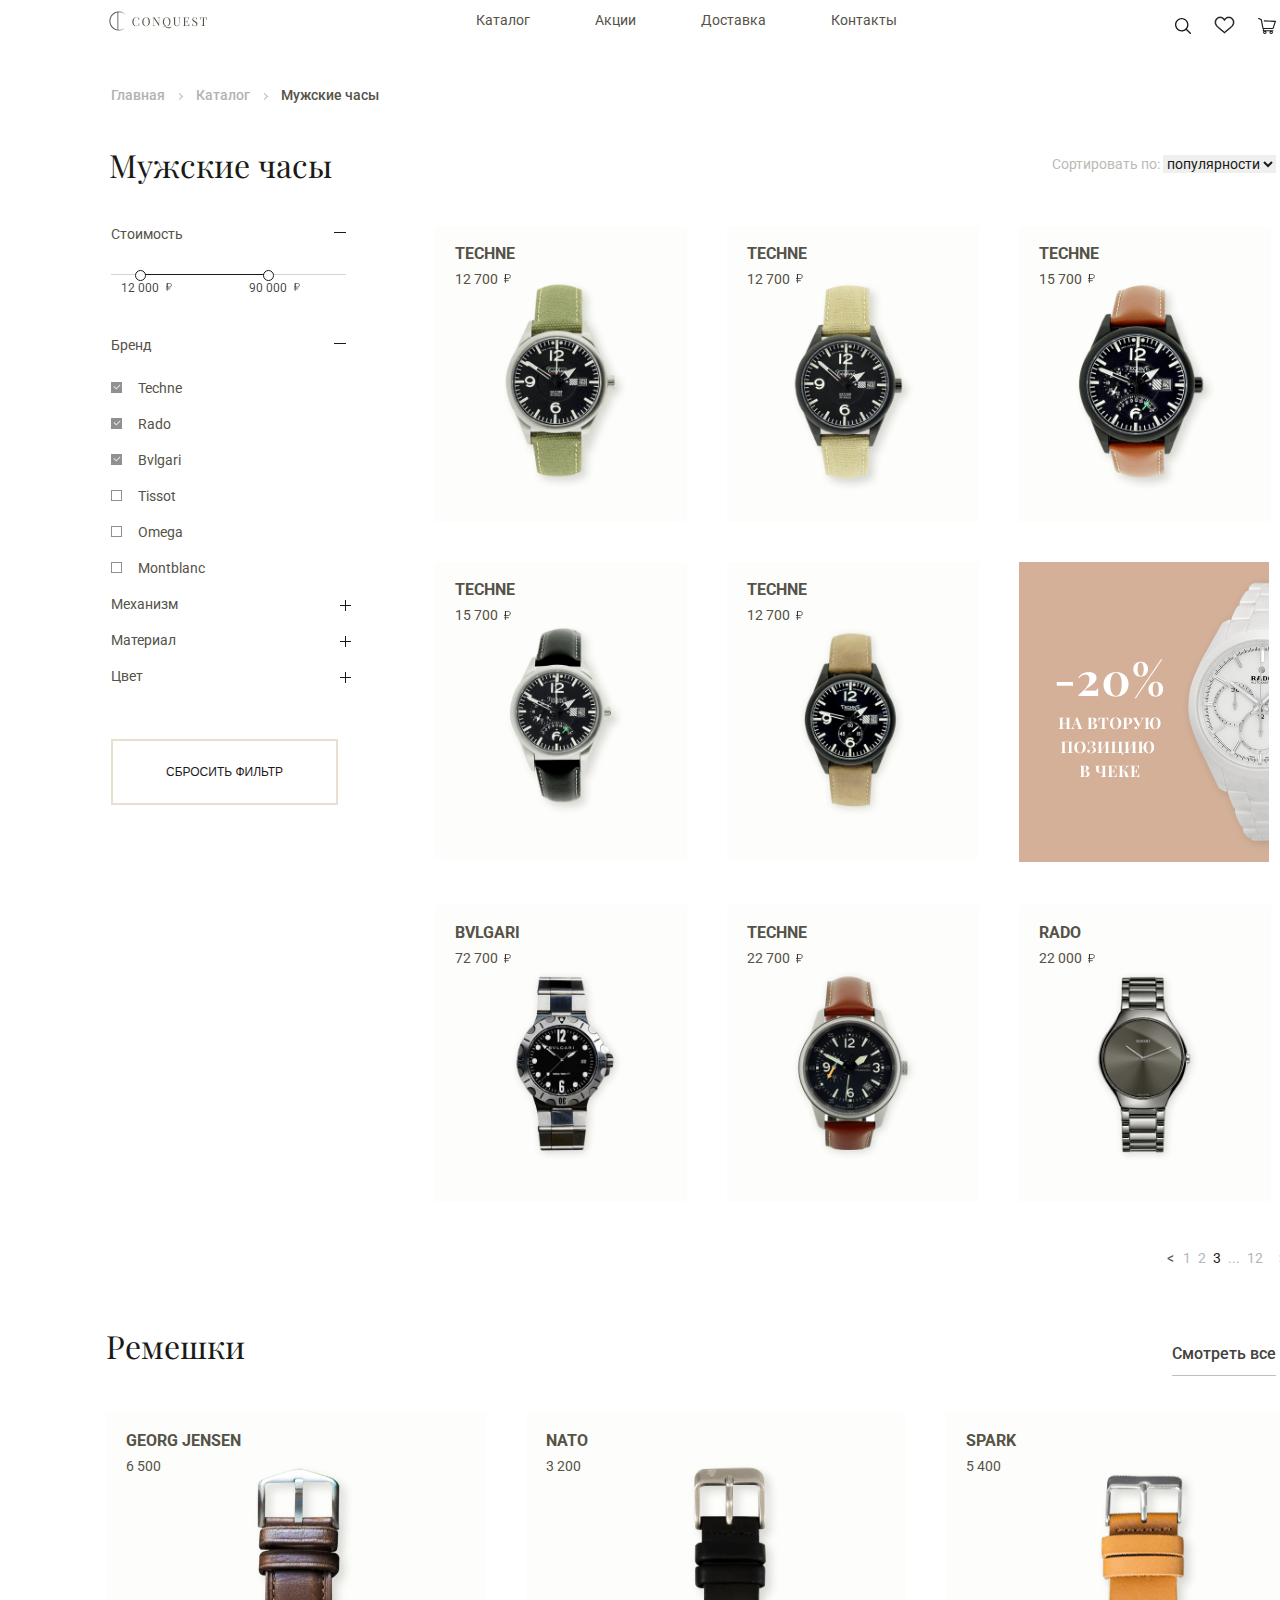
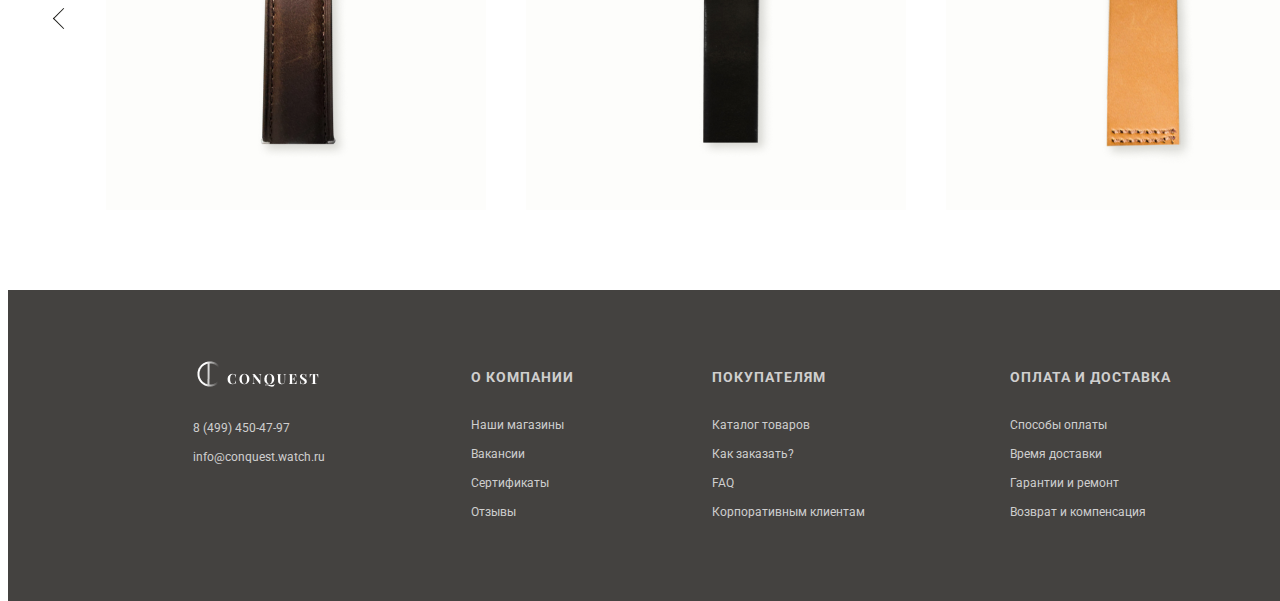
==== catalogue.html @ 1b2d4909 "Добавит разметку и стилизацию страницы каталога" ====
<!DOCTYPE html>
<html lang="ru" class="page">
<head>
  <meta charset="UTF-8" />
  <meta name="viewport" content="width=device-width, initial-scale=1" />
  <link href="style.css" rel="stylesheet" />
  <link rel="preconnect" href="https://fonts.googleapis.com">
  <link rel="preconnect" href="https://fonts.gstatic.com" crossorigin>
  <link href="https://fonts.googleapis.com/css2?family=Playfair+Display:wght@400;700&family=Prata&family=Roboto:wght@300;400;500;700&display=swap" rel="stylesheet">
  <title>Каталог часов Conquest</title>
</head>
<body>
  <header class="main-header">
    <nav class="navigation center">
      <a href="index.html" class="navigation__logo-link">
        <img src="img/logo.png" width="104" height="26" alt="Логотип магазина часов Conquest" />
      </a>
      <ul class="navigation__main-nav-list">
        <li class="navigation__main-nav-item">
          <a href="#">Каталог</a>
        </li>
        <li class="navigation__main-nav-item">
          <a href="#">Акции</a>
        </li>
        <li class="navigation__main-nav-item">
          <a href="#">Доставка</a>
        </li>
        <li class="navigation__main-nav-item">
          <a href="#">Контакты</a>
        </li>
      </ul>
      <ul class="navigation__user-nav-list">
        <li class="navigation__user-nav-item">
          <a href="#">
            <img src="img/search.svg" width="16" height="16" alt="Поиск по сайту"/>
          </a>
        </li>
        <li class="navigation__user-nav-item">
          <a href="#">
            <img src="img/favorites.svg" width="21" height="18" alt="Посмотреть список отложенных товаров"/>
          </a>
        </li>
        <li class="navigation__user-nav-item">
          <a href="#">
            <img src="img/cart.svg" width="18" height="16" alt="Перейти в корзину покупателя"/>
          </a>
        </li>
      </ul>
    </nav>
  </header>
  <main>
    <section class="mens-watches">
      <h1 class="visually-hidden">Каталог интернет-магазина часов</h1>
      <div class="mens-watches__inner center">
        <ul class="mens-watches__breadcrumbs-list">
          <li class="mens-watches__breadcrumbs-item">
            <a href="#">Главная</a>
          </li>
          <li class="mens-watches__breadcrumbs-item">
            <a href="#">Каталог</a>
          </li>
          <li class="mens-watches__breadcrumbs-item">
            <a href="#">Мужские часы</a>
          </li>
        </ul>
        <header class="mens-watches__header">
          <h2>Мужские часы</h2>
          <div class="mens-watches__sort-container">
            <label for="catalogue-sort">Сортировать по:</label>
            <select name="catalogue-sort" id="catalogue-sort">
              <option value="by-popularity" selected>популярности</option>
              <option value="by-price">цене</option>
            </select>
          </div>
        </header>
        <div class="mens-watches__main-content">
          <form action="#" method="post" class="mens-watches__filters">
            <fieldset class="mens-watches__price-range-block">
              <legend class="visually-hidden">Стоимость</legend>
              <div class="mens-watches__price-range-block-inner">
                <div class="mens-watches__price-and-button-container">
                  <p>Стоимость</p>
                  <button type="button"></button>
                </div>
                <div class="mens-watches__price-range-container">
                  <div class="mens-watches__price-range">
                    <div class="mens-watches__price-range-left-container">
                      <span class="mens-watches__price-range-left-select"></span>
                      <span class="mens-watches__price-range-left-select-price ruble ruble--small">12 000</span>
                    </div>
                    <div class="mens-watches__price-range-selected"></div>
                    <div class="mens-watches__price-range-right-container">
                      <span class="mens-watches__price-range-right-select"></span>
                      <span class="mens-watches__price-range-right-select-price ruble ruble--small">90 000</span>
                    </div>
                  </div>
                </div>
              </div>
            </fieldset>
            <fieldset class="mens-watches__brands-block">
              <legend class="visually-hidden">Бренд</legend>
              <div class="mens-watches__brand-and-button-container">
                <p>Бренд</p>
                <button type="button"></button>
              </div>
              <ul class="mens-watches__brands-list">
                <li class="mens-watches__brands-item">
                  <input class="visually-hidden mens-watches__checkbox" id="techne" type="checkbox" checked>
                  <label for="techne">Techne</label>
                </li>
                <li class="mens-watches__brands-item">
                  <input class="visually-hidden mens-watches__checkbox" id="rado" type="checkbox" checked>
                  <label for="rado">Rado</label>
                </li>
                <li class="mens-watches__brands-item">
                  <input class="visually-hidden mens-watches__checkbox" id="bvlgari" type="checkbox" checked>
                  <label for="bvlgari">Bvlgari</label>
                </li>
                <li class="mens-watches__brands-item">
                  <input class="visually-hidden mens-watches__checkbox" id="tissot" type="checkbox">
                  <label for="tissot">Tissot</label>
                </li>
                <li class="mens-watches__brands-item">
                  <input class="visually-hidden mens-watches__checkbox" id="omega" type="checkbox">
                  <label for="omega">Omega</label>
                </li>
                <li class="mens-watches__brands-item">
                  <input class="visually-hidden mens-watches__checkbox" id="montblanc" type="checkbox">
                  <label for="montblanc">Montblanc</label>
                </li>
              </ul>
            </fieldset>
            <fieldset class="mens-watches__mechanism-block">
              <legend class="visually-hidden">Механизм</legend>
              <div class="mens-watches__mechanism-and-button-container">
                <p>Механизм</p>
                <button type="button"></button>
              </div>
            </fieldset>
            <fieldset class="mens-watches__material-block">
              <legend class="visually-hidden">Материал</legend>
              <div class="mens-watches__material-and-button-container">
                <p>Материал</p>
                <button type="button"></button>
              </div>
            </fieldset>
            <fieldset class="mens-watches__color-block">
              <legend class="visually-hidden">Цвет</legend>
              <div class="mens-watches__color-and-button-container">
                <p>Цвет</p>
                <button type="button"></button>
              </div>
            </fieldset>
            <button type="reset" class="button button--filters-reset">Сбросить фильтр</button>
          </form>
          <div class="mens-watches__watches-list-and-pagination-container">
            <ul class="mens-watches__watches-list">
              <li class="mens-watches__watches-item">
                <a href="#">
                  <article class="mens-watches__card">
                    <div class="mens-watches__card-inner">
                      <h3 class="mens-watches__card-title">TECHNE</h3>
                      <p class="mens-watches__card-price ruble ruble--big">12 700</p>
                    </div>
                    <img src="img/catalogue-watch-1.png" width="272" height="320" alt="Часы TECHNE"/>
                  </article>
                </a>
              </li>
              <li class="mens-watches__watches-item">
                <a href="#">
                  <article class="mens-watches__card">
                    <div class="mens-watches__card-inner">
                      <h3 class="mens-watches__card-title">TECHNE</h3>
                      <p class="mens-watches__card-price ruble ruble--big">12 700</p>
                    </div>
                    <img src="img/catalogue-watch-2.png" width="272" height="320" alt="Часы TECHNE"/>
                  </article>
                </a>
              </li>
              <li class="mens-watches__watches-item">
                <a href="#">
                  <article class="mens-watches__card">
                    <div class="mens-watches__card-inner">
                      <h3 class="mens-watches__card-title">TECHNE</h3>
                      <p class="mens-watches__card-price ruble ruble--big">15 700</p>
                    </div>
                    <img src="img/catalogue-watch-3.png" width="272" height="320" alt="Часы TECHNE"/>
                  </article>
                </a>
              </li>
              <li class="mens-watches__watches-item">
                <a href="#">
                  <article class="mens-watches__card">
                    <div class="mens-watches__card-inner">
                      <h3 class="mens-watches__card-title">TECHNE</h3>
                      <p class="mens-watches__card-price ruble ruble--big">15 700</p>
                    </div>
                    <img src="img/catalogue-watch-4.png" width="272" height="320" alt="Часы TECHNE"/>
                  </article>
                </a>
              </li>
              <li class="mens-watches__watches-item">
                <a href="#">
                  <article class="mens-watches__card">
                    <div class="mens-watches__card-inner">
                      <h3 class="mens-watches__card-title">TECHNE</h3>
                      <p class="mens-watches__card-price ruble ruble--big">12 700</p>
                    </div>
                    <img src="img/catalogue-watch-5.png" width="272" height="320" alt="Часы TECHNE"/>
                  </article>
                </a>
              </li>
              <li class="mens-watches__watches-item">
                <a href="#">
                  <img src="img/banner_catalog.png" width="250" height="300" alt="рекламный баннер: минус 20% на вторую позиция в чеке"/>
                </a>
              </li>
              <li class="mens-watches__watches-item">
                <a href="#">
                  <article class="mens-watches__card">
                    <div class="mens-watches__card-inner">
                      <h3 class="mens-watches__card-title">BVLGARI</h3>
                      <p class="mens-watches__card-price ruble ruble--big">72 700</p>
                    </div>
                    <img src="img/catalogue-watch-6.png" width="272" height="320" alt="Часы BVLGARI"/>
                  </article>
                </a>
              </li>
              <li class="mens-watches__watches-item">
                <a href="#">
                  <article class="mens-watches__card">
                    <div class="mens-watches__card-inner">
                      <h3 class="mens-watches__card-title">TECHNE</h3>
                      <p class="mens-watches__card-price ruble ruble--big">22 700</p>
                    </div>
                    <img src="img/catalogue-watch-7.png" width="272" height="320" alt="Часы TECHNE"/>
                  </article>
                </a>
              </li>
              <li class="mens-watches__watches-item">
                <a href="#">
                  <article class="mens-watches__card">
                    <div class="mens-watches__card-inner">
                      <h3 class="mens-watches__card-title">RADO</h3>
                      <p class="mens-watches__card-price ruble ruble--big">22 000</p>
                    </div>
                    <img src="img/catalogue-watch-8.png" width="272" height="320" alt="Часы RADO"/>
                  </article>
                </a>
              </li>
            </ul>
            <ul class="mens-watches__pagination-list">
              <li class="mens-watches__pagination-item">
                <a href="#">1</a>
              </li>
              <li class="mens-watches__pagination-item">
                <a href="#">2</a>
              </li>
              <li class="mens-watches__pagination-item">
                <a href="#">3</a>
              </li>
              <li class="mens-watches__pagination-item">
                <a href="#">...</a>
              </li>
              <li class="mens-watches__pagination-item">
                <a href="#">12</a>
              </li>
            </ul>
          </div>
        </div>
      </div>
    </section>
    <section class="bands">
      <div class="bands__inner center">
        <header class="bands__header">
          <h2>Ремешки</h2>
          <a href="#">Смотреть все</a>
        </header>
        <ul class="bands__list">
          <li class="bands__item">
            <a href="#">
              <article class="bands__card">
                <div class="bands__card-inner">
                  <h3 class="bands__card-title">GEORG JENSEN</h3>
                  <p class="bands__card-price">6 500</p>
                </div>
                <img src="img/band_1.png" width="380" height="394" alt="Ремешок GEORG JENSEN"/>
              </article>
            </a>
          </li>
          <li class="bands__item">
            <a href="#">
              <article class="bands__card">
                <div class="bands__card-inner">
                  <h3 class="bands__card-title">NATO</h3>
                  <p class="bands__card-price">3 200</p>
                </div>
                <img src="img/band_2.png" width="380" height="394" alt="Ремешок NATO"/>
              </article>
            </a>
          </li>
          <li class="bands__item">
            <a href="#">
              <article class="bands__card">
                <div class="bands__card-inner">
                  <h3 class="bands__card-title">SPARK</h3>
                  <p class="bands__card-price">5 400</p>
                </div>
                <img src="img/band_3.png" width="380" height="394" alt="Ремешок SPARK"/>
              </article>
            </a>
          </li>
        </ul>
      </div>
    </section>
  </main>
  <footer class="main-footer">
    <div class="main-footer__inner center">
      <div class="main-footer__left-col">
        <a href="index.html">
          <img src="img/logo-white.png" width="130" height="35" alt="Логотип магазина часов"/>
        </a>
        <a href="tel:84994504797">8 (499) 450-47-97</a>
        <a href="mailto:info@conquest.watch.ru">info@conquest.watch.ru</a>
      </div>
      <dl class="main-footer__right-col desc-list">
        <div class="desc-list__item-wrapper">
          <dt class="desc-list__item-term">о компании</dt>
          <dd class="desc-list__item-desc">
            <ul class="desc-list__item-desc-list">
              <li class="desc-list__item-desc-list-item">
                <a href="#">Наши магазины</a>
              </li>
              <li class="desc-list__item-desc-list-item">
                <a href="#">Вакансии</a>
              </li>
              <li class="desc-list__item-desc-list-item">
                <a href="#">Сертификаты</a>
              </li>
              <li class="desc-list__item-desc-list-item">
                <a href="#">Отзывы</a>
              </li>
            </ul>
          </dd>
        </div>
        <div class="desc-list__item-wrapper">
          <dt class="desc-list__item-term">покупателям</dt>
          <dd class="desc-list__item-desc">
            <ul class="desc-list__item-desc-list">
              <li class="desc-list__item-desc-list-item">
                <a href="#">Каталог товаров</a>
              </li>
              <li class="desc-list__item-desc-list-item">
                <a href="#">Как заказать?</a>
              </li>
              <li class="desc-list__item-desc-list-item">
                <a href="#">FAQ</a>
              </li>
              <li class="desc-list__item-desc-list-item">
                <a href="#">Корпоративным клиентам</a>
              </li>
            </ul>
          </dd>
        </div>
        <div class="desc-list__item-wrapper">
          <dt class="desc-list__item-term">оплата и доставка</dt>
          <dd class="desc-list__item-desc">
            <ul class="desc-list__item-desc-list">
              <li class="desc-list__item-desc-list-item">
                <a href="#">Способы оплаты</a>
              </li>
              <li class="desc-list__item-desc-list-item">
                <a href="#">Время доставки</a>
              </li>
              <li class="desc-list__item-desc-list-item">
                <a href="#">Гарантии и ремонт</a>
              </li>
              <li class="desc-list__item-desc-list-item">
                <a href="#">Возврат и компенсация</a>
              </li>
            </ul>
          </dd>
        </div>
      </dl>
    </div>
  </footer>
</body>
</html>
---- style.css ----
.page {
  box-sizing: border-box;
  height: 100%;
  text-align: center;
}

body {
  min-width: 1366px;
  font-family: 'Roboto', sans-serif;
  font-style: normal;
  font-weight: 400;
  font-size: 14px;
  line-height: 16px;
  color: #555248;
}

*,
*::before,
*::after {
  box-sizing: inherit;
}

img {
  max-width: 100%;
  max-height: 100%;
  height: auto;
}

a {
  text-decoration: none;
  color: inherit;
}

h1, h2, h3, h4, h5, h6 {
  padding: 0;
  margin: 0;
}

input {
  padding: 0;
  margin: 0;
}

p {
  margin: 0;
  padding: 0;
}

fieldset {
  margin: 0;
  padding: 0;
  border: none;
}

dl, dt, dd {
  margin: 0;
  padding: 0;
}

ul {
  list-style: none;
  margin: 0;
  padding: 0;
}

.center {
  margin: 0 auto;
  width: 1366px;
  padding-left: 98px;
  padding-right: 98px;
}

.button {
  font-weight: 500;
  font-size: 12px;
  line-height: 14px;
  letter-spacing: 0.05em;
  text-transform: uppercase;
  color: #FFFFFF;
  padding: 26px 38px 27px;
}

.button--dark {
  background-color: #444240;
}

.button--light {
  background-color: #D4B098;
}

.button--filters-reset {
  padding: 24px 53px;
  letter-spacing: 0;
  background-color: #FFFFFF;
  color: #1D1A1A;
  border: 2px solid #E7E0CF;
}

.bands {
  padding-bottom: 80px;
}

.bands__header {
  display: flex;
  justify-content: space-between;
  align-items: baseline;
  margin-bottom: 37px;
}

.bands__header h2 {
  font-family: 'Playfair Display', serif;
  font-style: normal;
  font-weight: normal;
  font-size: 32px;
  line-height: 43px;
  color: #1B1A17;
}

.bands__header a {
  padding-bottom: 12px;
  border-bottom: 1px solid #C4C0B6;
  font-family: 'Roboto', sans-serif;
  font-style: normal;
  font-weight: 500;
  font-size: 16px;
  line-height: 19px;
  color: #444240;
}

.bands__list {
  display: flex;
  flex-wrap: wrap;
  margin-right: -50px;
  position: relative;
}

.bands__list::before {
  position: absolute;
  content: "";
  width: 15px;
  height: 15px;
  top: 50%;
  left: -50px;
  border-bottom: 1px solid #1B1A17;
  border-left: 1px solid #1B1A17;
  transform: rotate(45deg);
}

.bands__list::after {
  position: absolute;
  content: "";
  width: 15px;
  height: 15px;
  top: 50%;
  right: -50px;
  border-bottom: 1px solid #1B1A17;
  border-left: 1px solid #1B1A17;
  transform: rotate(-135deg);
}

.bands__item {
  margin-right: 40px;
}

.bands__item:last-child {
  margin-right: 0;
}

.bands__card {
  position: relative;
  background: #FDFDFB;
}

.bands__card-inner {
  position: absolute;
  top: 20px;
  left: 20px;
  display: flex;
  flex-direction: column;
  align-items: flex-start;
}

.bands__card-inner h3 {
  margin-bottom: 9px;
}

.desc-list {
  text-align: left;
  padding-top: 12px;
}

.desc-list__item-term {
  font-weight: bold;
  font-size: 14px;
  line-height: 16px;
  letter-spacing: 0.07em;
  text-transform: uppercase;
  margin-bottom: 33px;
}

.desc-list__item-desc-list-item {
  margin-bottom: 15px;
}

.main-footer {
  background-color: #444240;
  font-size: 12px;
  line-height: 14px;
  color: rgba(255, 255, 255, 0.75);
}

.main-footer__inner {
  display: flex;
  padding-top: 67px;
  padding-bottom: 67px;
}

.main-footer__left-col {
  margin-right: 118px;
  margin-left: 87px;
  display: flex;
  flex-direction: column;
  align-items: flex-start;
  text-align: left;
  width: 160px;
}

.main-footer__left-col img {
  margin-bottom: 26px;
}

.main-footer__left-col a:nth-child(2) {
  margin-bottom: 15px;
}

.main-footer__right-col {
  display: flex;
  width: 720px;
}

.desc-list__item-wrapper {
  margin-right: 118px;
  width: 180px;
}

.desc-list__item-wrapper:first-child {
  width: 123px;
}

.desc-list__item-wrapper:last-child {
  margin-right: 0;
}

.mens-watches {
  margin-bottom: 58px;
}

.mens-watches__inner {
  padding-top: 50px;
}

.mens-watches__breadcrumbs-list {
  font-family: 'Roboto', sans-serif;
  font-style: normal;
  font-weight: 500;
  font-size: 14px;
  line-height: 16px;
  color: #B3B3B3;
  display: flex;
  padding-left: 5px;
  width: 500px;
  margin-bottom: 40px;
}

.mens-watches__breadcrumbs-item {
  position: relative;
  margin-right: 31px;
}

.mens-watches__breadcrumbs-item:not(:last-child)::before {
  position: absolute;
  content: "";
  width: 5px;
  height: 5px;
  top: 7px;
  right: -17px;
  border-bottom: 1px solid #BDB9B5;
  border-right: 1px solid #BDB9B5;
  transform: rotate(-45deg);
}

.mens-watches__breadcrumbs-item:last-child {
  color: #555248;
}

.mens-watches__header {
  display: flex;
  justify-content: space-between;
  align-items: center;
  padding-left: 3px;
  margin-bottom: 40px;
}

.mens-watches__header h2 {
  font-family: 'Playfair Display', serif;
  font-style: normal;
  font-weight: normal;
  font-size: 32px;
  line-height: 43px;
  color: #1B1A17;
}

.mens-watches__header label,
.mens-watches__header select {
  font-family: 'Roboto', sans-serif;
  font-style: normal;
  font-weight: normal;
  font-size: 14px;
  line-height: 21px;
  color: #BDB9B5;
}

.mens-watches__header select {
  border: none;
  color: #1B1A17;
}

.mens-watches__main-content {
  display: flex;
}

.mens-watches__filters {
  width: 240px;
  margin-right: 89px;
  display: flex;
  flex-direction: column;
  align-items: flex-start;
  text-align: left;
  padding-left: 5px;
}

.mens-watches__filters fieldset {
  width: 100%;
}

.mens-watches__price-range-block-inner {
  display: flex;
  flex-direction: column;
  align-items: flex-start;
}

.mens-watches__price-and-button-container {
  display: flex;
  justify-content: space-between;
  width: 100%;
}

.mens-watches__price-and-button-container button {
  border: none;
  border-bottom: 1px solid #1B1A17;
  width: 10px;
  height: 1px;
  margin-top: 4px;
  background: none;
}

.mens-watches__price-range-block-inner p{
  margin-right: auto;
}

.mens-watches__price-range-container {
  width: 100%;
  padding-top: 28px;
  padding-bottom: 33px;
}

.mens-watches__price-range {
  position: relative;
  width: 100%;
  height: 30px;
  margin-top: 4px;
  display: flex;
  justify-content: space-between;
}

.mens-watches__price-range::before {
  position: absolute;
  content: "";
  width: 100%;
  height: 0;
  border-bottom: 1px solid #D4D4D4;
}

.mens-watches__price-range::after {
  position: absolute;
  content: "";
  width: 119px;
  height: 0;
  left: 34px;
  border-bottom: 1px solid #1B1A17;
}

.mens-watches__price-range-left-container {
  display: flex;
  flex-direction: column;
  align-items: center;
  width: 50px;
  position: absolute;
  top: -4px;
  left: 4px;
}

.mens-watches__price-range-right-container {
  display: flex;
  flex-direction: column;
  align-items: center;
  width: 50px;
  position: absolute;
  top: -4px;
  right: 53px;
}

.mens-watches__price-range-left-select,
.mens-watches__price-range-right-select {
  width: 11px;
  height: 11px;
  border-radius: 50%;
  border: 1px solid #1B1A17;
  background-color: #FFFFFF;
}

.mens-watches__price-range-left-select-price,
.mens-watches__price-range-right-select-price {
  font-family: 'Roboto', sans-serif;
  font-style: normal;
  font-weight: normal;
  font-size: 12px;
  line-height: 14px;
  color: rgba(27, 26, 23, 0.82);

}

.mens-watches__brand-and-button-container {
  display: flex;
  justify-content: space-between;
  width: 100%;
  margin-bottom: 27px;
}

.mens-watches__brand-and-button-container button {
  border: none;
  border-bottom: 1px solid #1B1A17;
  width: 10px;
  height: 1px;
  margin-top: 4px;
  background: none;
}

.mens-watches__mechanism-and-button-container,
.mens-watches__material-and-button-container,
.mens-watches__color-and-button-container {
  display: flex;
  width: 100%;
  justify-content: space-between;
  margin-bottom: 20px;
}

.mens-watches__mechanism-and-button-container button,
.mens-watches__material-and-button-container button,
.mens-watches__color-and-button-container button {
  position: relative;
  border: none;
  background: none;
  width: 10px;
  height: 10px;
  margin-top: 4px;
}

.mens-watches__mechanism-and-button-container button::before,
.mens-watches__material-and-button-container button::before,
.mens-watches__color-and-button-container button::before {
  position: absolute;
  content: "";
  width: 11px;
  height: 0;
  border-bottom: 1px solid #1B1A17;
}

.mens-watches__mechanism-and-button-container button::after,
.mens-watches__material-and-button-container button::after,
.mens-watches__color-and-button-container button::after {
  position: absolute;
  content: "";
  width: 0;
  height: 11px;
  top: 0;
  left: 11px;
  border-right: 1px solid #1B1A17;
}

.mens-watches__color-block {
  margin-bottom: 35px;
}

.mens-watches__brands-list {
  display: flex;
  flex-direction: column;
  align-items: flex-start;
}

.mens-watches__brands-item {
  display: flex;
  margin-bottom: 20px;
}

.mens-watches__checkbox + label {
  position: relative;
  display: flex;
  align-items: baseline;
}

.mens-watches__checkbox:checked + label::before {
  content: "";
  width: 11px;
  height: 11px;
  border: 1px solid #909090;
  background-color: #909090;
  margin-right: 16px;
}

.mens-watches__checkbox:checked + label::after {
  position: absolute;
  content: "";
  width: 6px;
  height: 4px;
  top: 4px;
  left: 3px;
  border-bottom: 1px solid rgba(255, 255, 255, 0.75);
  border-left: 1px solid rgba(255, 255, 255, 0.75);
  background: none;
  transform: rotate(-45deg);
}

.mens-watches__checkbox:not(:checked) + label::before {
  content: "";
  width: 11px;
  height: 11px;
  border: 1px solid #909090;
  margin-right: 16px;
}

.mens-watches__watches-list-and-pagination-container {
  width: 835px;
  display: flex;
  flex-direction: column;
  align-items: flex-start;
}

.mens-watches__watches-list {
  display: flex;
  flex-wrap: wrap;
  margin-right: -41px;
  margin-bottom: 8px;
}

.mens-watches__watches-item {
  margin-right: 40px;
  margin-bottom: 40px;
}

.mens-watches__watches-item:last-child {
  margin-right: 0;
}

.mens-watches__card {
  position: relative;
  display: flex;
  flex-direction: column;
  align-items: flex-start;
  width: 252px;
  background-color: #FDFDFB;
}

.mens-watches__card-inner {
  position: absolute;
  top: 20px;
  left: 20px;
  display: flex;
  flex-direction: column;
  align-items: flex-start;
  text-align: left;
}

.mens-watches__card-inner h3{
  margin-bottom: 9px;
}

.mens-watches__pagination-list {
  position: relative;
  margin-left: auto;
  display: flex;
}

.mens-watches__pagination-list::before {
  position: absolute;
  content: "<";
  left: -16px;
}

.mens-watches__pagination-list::after {
  position: absolute;
  content: ">";
  right: -16px;
}

.mens-watches__pagination-item {
  margin-right: 7px;
  color: #B6B6B6;
}

.mens-watches__pagination-item:nth-child(3) {
  color: #1B1A17;
}

.navigation {
  display: flex;
  align-items: flex-end;
}

.navigation__logo-link {
  margin-right: 238px;
}

.navigation__main-nav-list {
  display: flex;
  flex-wrap: wrap;
  width: 495px;
  margin-right: 233px;
  padding-left: 28px;
  padding-right: 45px;
  padding-bottom: 9px;
  align-items: baseline;
}

.navigation__main-nav-item {
  margin-right: 65px;
}

.navigation__main-nav-item:last-child {
  margin-right: 0;
}

.navigation__user-nav-list {
  display: flex;
  align-items: flex-end;
}

.navigation__user-nav-item {
  margin-right: 23px;
}

.navigation__user-nav-item:last-child {
  margin-right: 0;
}

.news {
  margin-bottom: 90px;
}

.news__inner {
  display: flex;
  justify-content: flex-start;
}

.news__text-col {
  display: flex;
  flex-direction: column;
  align-items: flex-start;
  text-align: left;
  padding-top: 140px;
  width: 541px;
}

.news__title {
  margin-bottom: 40px;
}

.news__text-col p {
  font-family: 'Roboto', sans-serif;
  font-style: normal;
  font-weight: normal;
  font-size: 16px;
  line-height: 27px;
  color: #444240;
  padding-right: 100px;
  margin-bottom: 118px;
}

.news__socials-list {
  display: flex;
  align-items: baseline;
}

.news__socials-item {
  margin-right: 18px;
}

.news__img-col {
  display: flex;
  width: 629px;
}

.news__img-col-left {
  display: flex;
  flex-direction: column;
  align-items: flex-start;
  width: 242px;
  margin-right: 10px;
}

.news__img-col-left img:first-child {
  margin-bottom: 10px;
}

.news__img-col-right {
  width: 377px;
}

.news__text-col span {
  font-weight: 700;
}

.promo {
  background-color: #FDFDFB;
  margin-bottom: 49px;
  position: relative;
}

.promo__inner {
  padding-top: 17px;
  display: flex;
}

.promo__text-col {
  width: 432px;
  display: flex;
  flex-direction: column;
  align-items: flex-start;
  text-align: left;
  padding-top: 247px;
  padding-left: 83px;
}

.promo__text-col p {
  font-weight: 300;
  font-size: 14px;
  line-height: 21px;
  color: rgba(27, 26, 23, 0.82);
  margin-bottom: 64px;
  padding-right: 80px;
}

.promo__text-col-title {
  position: relative;
  font-family: 'Playfair Display', serif;
  font-style: normal;
  font-weight: 400;
  color: #1B1A17;
  margin-bottom: 39px;
}

.promo__text-col-title::before {
  content: "";
  position: absolute;
  width: 50px;
  height: 1px;
  top: 25px;
  left: -80px;
  background-color: #8B8371;
}

.promo__text-col-title span:first-child {
  display: inline-block;
  font-size: 45px;
  line-height: 48px;
  margin-bottom: 16px;
}
.promo__text-col-title span:last-child {
  display: inline-block;
  font-size: 30px;
  line-height: 31px;
}

.promo__img-col {
  display: flex;
  position: relative;
  align-items: flex-start;
  padding-left: 53px;
}

.promo__img-col::before {
  content: "";
  position: absolute;
  width: 496px;
  height: 944px;
  top: 10px;
  left: -65px;
  background: url("img/Ellipse.png") no-repeat;
}

.promo__img-col span {
  font-family: 'Prata', serif;
  font-style: normal;
  font-weight: normal;
  font-size: 16px;
  line-height: 22px;
  color: #1B1A17;
}

.promo__img-col span:first-child {
  margin-top: 147px;
  position: relative;
}

.promo__img-col span:first-child::before {
  content: "";
  position: absolute;
  width: 10px;
  height: 13px;
  top: 3px;
  right: -15px;
  background: url("img/ruble.svg") no-repeat;
}

.promo__img-col span:first-child::after {
  content: "";
  position: absolute;
  width: 50px;
  height: 1px;
  top: 10px;
  right: -80px;
  background-color: #8B8371;
}

.promo__img-col span:last-child::after {
  content: "";
  position: absolute;
  width: 50px;
  height: 1px;
  top: 10px;
  left: -80px;
  background-color: #8B8371;
}

.promo__img-col span:last-child {
  margin-top: 645px;
  position: relative;
}

.promo__img-col img {
  z-index: 3;
}

.popular {
  background-color: #FDFDFB;
  padding-bottom: 40px;
  margin-bottom: 86px;
}

.popular__view-all-container {
  display: flex;
}

.popular__view-all {
  font-family: 'Roboto', sans-serif;
  font-style: normal;
  font-weight: 500;
  font-size: 16px;
  line-height: 19px;
  color: #444240;
  margin-left: auto;
  padding-bottom: 11px;
  border-bottom: 1px solid #C4C0B6;
}

.popular__list {
  padding-top: 65px;
  display: flex;
  flex-wrap: wrap;
}

.popular__item {
  width: 313px;
  margin-right: 94px;
}

.popular__item:last-child{
  margin-right: 0;
}

.popular__card {
  display: flex;
  flex-direction: column;
  align-items: flex-start;
}

.popular__card img {
  margin-bottom: 19px;
}

.popular__card-title {
  font-family: 'Playfair Display', serif;
  font-style: normal;
  font-weight: bold;
  font-size: 14px;
  line-height: 24px;
  letter-spacing: 0.03em;
  color: rgba(27, 26, 23, 0.82);
  margin-bottom: 10px;
}

.popular__card-price {
  font-family: 'Prata', serif;
  font-style: normal;
  font-weight: normal;
  font-size: 12px;
  line-height: 16px;
  color: rgba(27, 26, 23, 0.82);
  margin-bottom: 2px;
}

.popular__view-details {
  font-family: 'Playfair Display', serif;
  font-style: normal;
  font-weight: normal;
  font-size: 16px;
  line-height: 16px;
  color: #1B1A17;
  margin-left: 60px;
}

.quality {
  padding-top: 52px;
  padding-bottom: 53px;
  background: linear-gradient(to right, #F7F5EF, #F7F5EF 30%, #FDFDFB 30%, #FDFDFB 100%);
  filter: drop-shadow(0px 4px 4px rgba(0, 0, 0, 0.25));
  margin-bottom: 81px;
}

.quality__inner {
  display: flex;
  flex-direction: row-reverse;
}

.quality__text-col {
  padding-left: 69px;
  padding-top: 88px;
  text-align: left;
  display: flex;
  flex-direction: column;
  align-items: flex-start;
}

.quality__title {
  margin-bottom: 38px;
}

.quality__text-col p {
  font-family: 'Roboto', sans-serif;
  font-style: normal;
  font-weight: normal;
  font-size: 16px;
  line-height: 150%;
  color: #444240;
  width: 570px;
  margin-bottom: 45px;
}

.quality__img-col {
  width: 600px;
  display: flex;
  flex-direction: column;
  align-items: flex-end;
}

.quality__img-col img {
  margin-bottom: 20px;
}

.quality__banner-controls {
  display: flex;
  margin-right: 83px;
}

.quality__banner-previous,
.quality__banner-next {
  background: none;
  border: none;
}

.quality__banner-number {
  font-family: 'Prata', serif;
  font-style: normal;
  font-weight: normal;
  font-size: 12px;
  line-height: 16px;
  color: rgba(27, 26, 23, 0.82);
}

.ruble {
  position: relative;
}

.ruble--small::before {
  position: absolute;
  content: "";
  width: 6px;
  height: 9px;
  top: 2px;
  right: -13px;
  background: url(img/ruble.svg) no-repeat center;
  background-size: contain;
}

.ruble--big::before {
  position: absolute;
  content: "";
  width: 7px;
  height: 10px;
  top: 3px;
  right: -13px;
  background: url(img/ruble.svg) no-repeat center;
  background-size: contain;
}

.section-title {
  font-family: 'Playfair Display', serif;
  font-style: normal;
  font-weight: normal;
  font-size: 32px;
  line-height: 43px;
  color: #1B1A17;
}

.visually-hidden {
  position: absolute;
  width: 1px;
  height: 1px;
  margin: -1px;
  border: 0;
  padding: 0;
  white-space: nowrap;
  clip-path: inset(100%);
  clip: rect(0 0 0 0);
  overflow: hidden;
}

/*font-family: 'Playfair Display', serif;
font-family: 'Prata', serif;
font-family: 'Roboto', sans-serif;*/
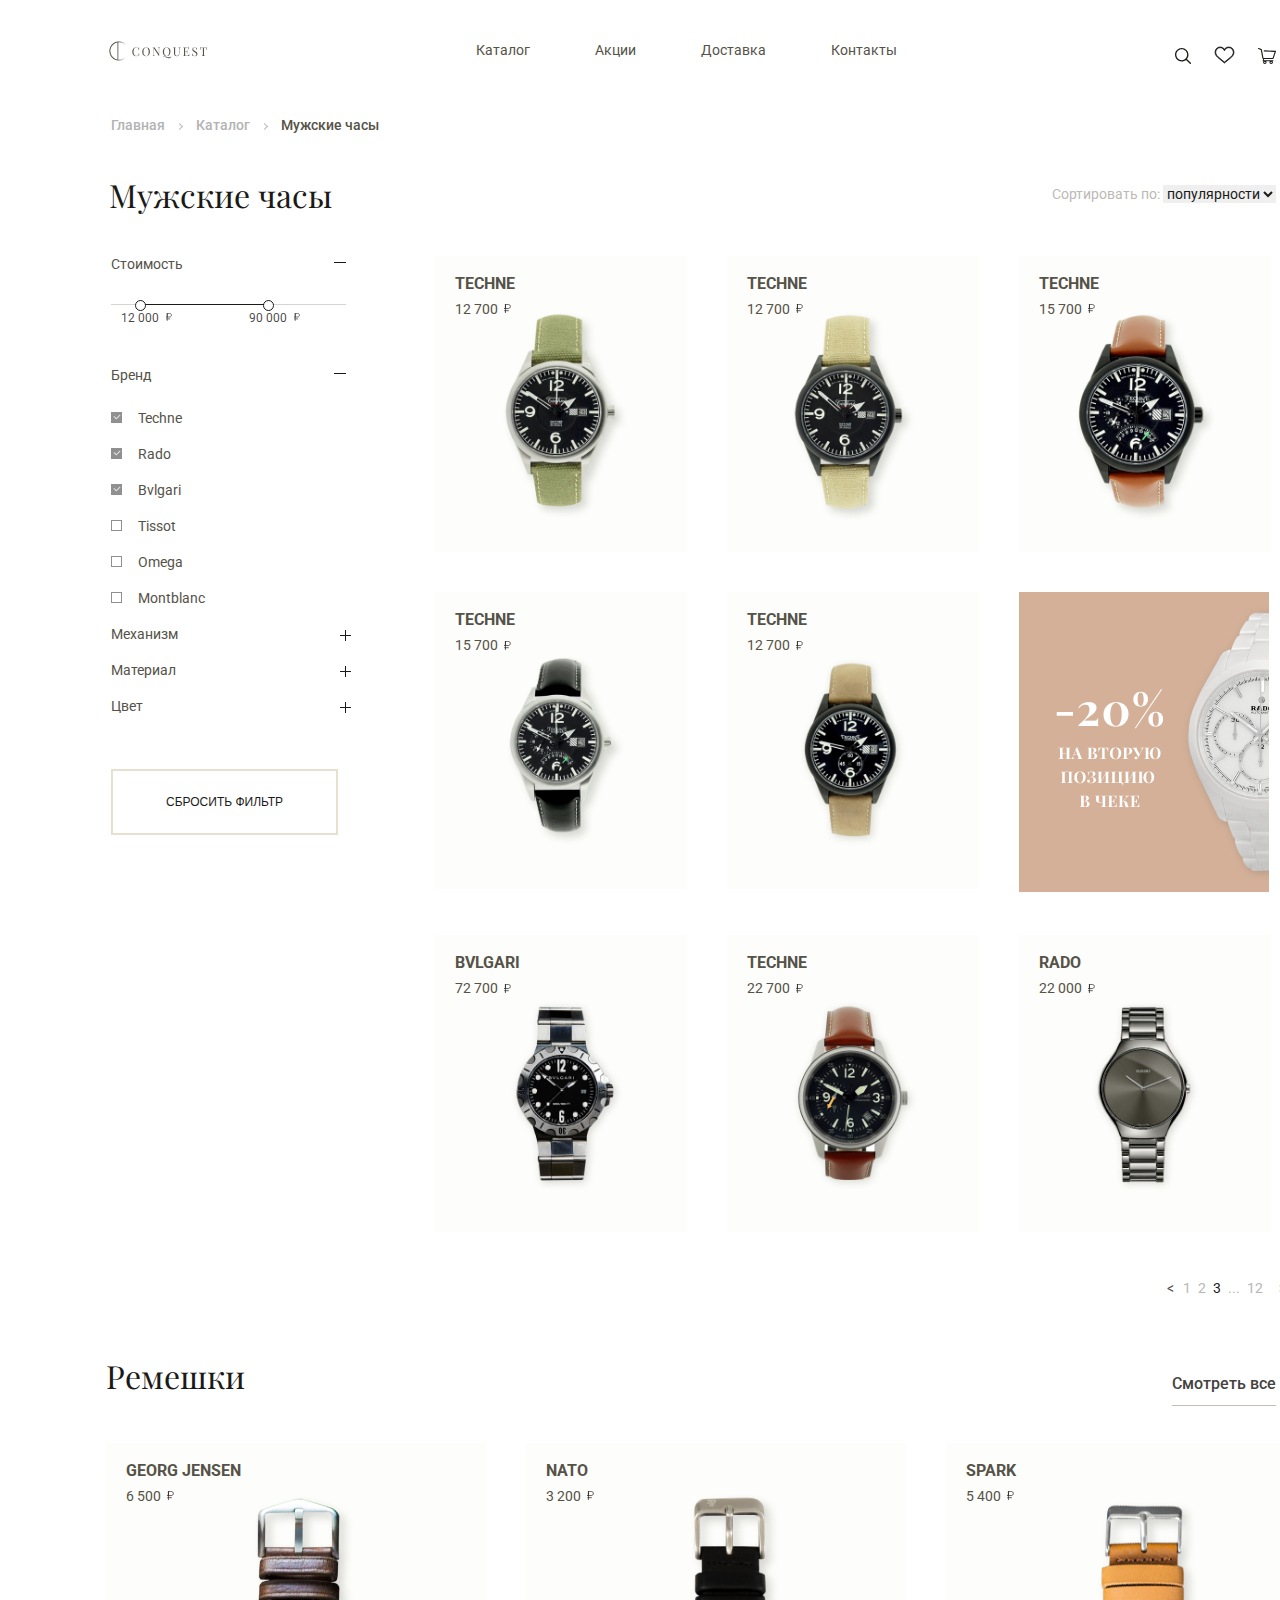
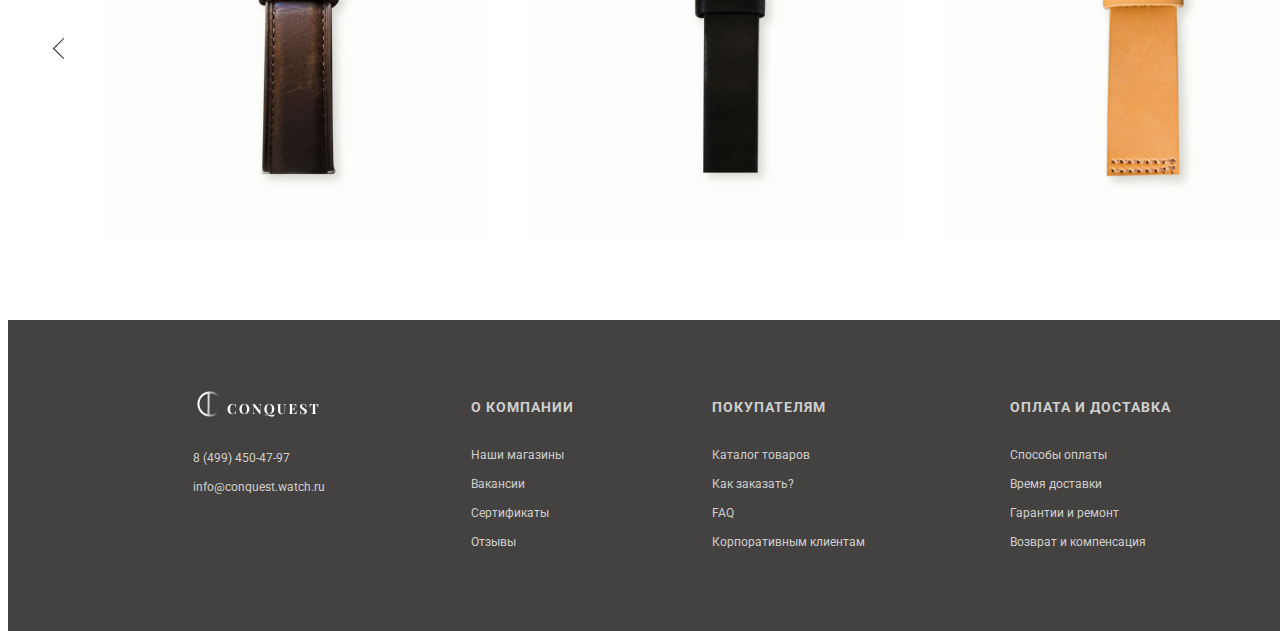
==== commit f6348a49: "Добавит разметку и стилизацию страницы карточки товара" ====
--- a/catalogue.html
+++ b/catalogue.html
@@ -156,7 +156,7 @@
           <div class="mens-watches__watches-list-and-pagination-container">
             <ul class="mens-watches__watches-list">
               <li class="mens-watches__watches-item">
-                <a href="#">
+                <a href="card.html">
                   <article class="mens-watches__card">
                     <div class="mens-watches__card-inner">
                       <h3 class="mens-watches__card-title">TECHNE</h3>
@@ -167,7 +167,7 @@
                 </a>
               </li>
               <li class="mens-watches__watches-item">
-                <a href="#">
+                <a href="card.html">
                   <article class="mens-watches__card">
                     <div class="mens-watches__card-inner">
                       <h3 class="mens-watches__card-title">TECHNE</h3>
@@ -178,7 +178,7 @@
                 </a>
               </li>
               <li class="mens-watches__watches-item">
-                <a href="#">
+                <a href="card.html">
                   <article class="mens-watches__card">
                     <div class="mens-watches__card-inner">
                       <h3 class="mens-watches__card-title">TECHNE</h3>
@@ -189,7 +189,7 @@
                 </a>
               </li>
               <li class="mens-watches__watches-item">
-                <a href="#">
+                <a href="card.html">
                   <article class="mens-watches__card">
                     <div class="mens-watches__card-inner">
                       <h3 class="mens-watches__card-title">TECHNE</h3>
@@ -200,7 +200,7 @@
                 </a>
               </li>
               <li class="mens-watches__watches-item">
-                <a href="#">
+                <a href="card.html">
                   <article class="mens-watches__card">
                     <div class="mens-watches__card-inner">
                       <h3 class="mens-watches__card-title">TECHNE</h3>
@@ -216,7 +216,7 @@
                 </a>
               </li>
               <li class="mens-watches__watches-item">
-                <a href="#">
+                <a href="card.html">
                   <article class="mens-watches__card">
                     <div class="mens-watches__card-inner">
                       <h3 class="mens-watches__card-title">BVLGARI</h3>
@@ -227,7 +227,7 @@
                 </a>
               </li>
               <li class="mens-watches__watches-item">
-                <a href="#">
+                <a href="card.html">
                   <article class="mens-watches__card">
                     <div class="mens-watches__card-inner">
                       <h3 class="mens-watches__card-title">TECHNE</h3>
@@ -238,7 +238,7 @@
                 </a>
               </li>
               <li class="mens-watches__watches-item">
-                <a href="#">
+                <a href="card.html">
                   <article class="mens-watches__card">
                     <div class="mens-watches__card-inner">
                       <h3 class="mens-watches__card-title">RADO</h3>
@@ -282,7 +282,7 @@
               <article class="bands__card">
                 <div class="bands__card-inner">
                   <h3 class="bands__card-title">GEORG JENSEN</h3>
-                  <p class="bands__card-price">6 500</p>
+                  <p class="bands__card-price ruble ruble--big">6 500</p>
                 </div>
                 <img src="img/band_1.png" width="380" height="394" alt="Ремешок GEORG JENSEN"/>
               </article>
@@ -293,7 +293,7 @@
               <article class="bands__card">
                 <div class="bands__card-inner">
                   <h3 class="bands__card-title">NATO</h3>
-                  <p class="bands__card-price">3 200</p>
+                  <p class="bands__card-price ruble ruble--big">3 200</p>
                 </div>
                 <img src="img/band_2.png" width="380" height="394" alt="Ремешок NATO"/>
               </article>
@@ -304,7 +304,7 @@
               <article class="bands__card">
                 <div class="bands__card-inner">
                   <h3 class="bands__card-title">SPARK</h3>
-                  <p class="bands__card-price">5 400</p>
+                  <p class="bands__card-price ruble ruble--big">5 400</p>
                 </div>
                 <img src="img/band_3.png" width="380" height="394" alt="Ремешок SPARK"/>
               </article>
--- a/style.css
+++ b/style.css
@@ -96,18 +96,25 @@
   border: 2px solid #E7E0CF;
 }
 
-.bands {
+.button--to-cart {
+  padding: 24px 56px;
+}
+
+.bands,
+.watched {
   padding-bottom: 80px;
 }
 
-.bands__header {
+.bands__header,
+.watched__header {
   display: flex;
   justify-content: space-between;
   align-items: baseline;
   margin-bottom: 37px;
 }
 
-.bands__header h2 {
+.bands__header h2,
+.watched__header h2 {
   font-family: 'Playfair Display', serif;
   font-style: normal;
   font-weight: normal;
@@ -127,14 +134,16 @@
   color: #444240;
 }
 
-.bands__list {
+.bands__list,
+.watched__list {
   display: flex;
   flex-wrap: wrap;
   margin-right: -50px;
   position: relative;
 }
 
-.bands__list::before {
+.bands__list::before,
+.watched__list::before {
   position: absolute;
   content: "";
   width: 15px;
@@ -146,7 +155,8 @@
   transform: rotate(45deg);
 }
 
-.bands__list::after {
+.bands__list::after,
+.watched__list::after {
   position: absolute;
   content: "";
   width: 15px;
@@ -158,20 +168,24 @@
   transform: rotate(-135deg);
 }
 
-.bands__item {
+.bands__item,
+.watched__item {
   margin-right: 40px;
 }
 
-.bands__item:last-child {
+.bands__item:last-child,
+.watched__item:last-child {
   margin-right: 0;
 }
 
-.bands__card {
+.bands__card,
+.watched__card {
   position: relative;
   background: #FDFDFB;
 }
 
-.bands__card-inner {
+.bands__card-inner,
+.watched__card-inner {
   position: absolute;
   top: 20px;
   left: 20px;
@@ -180,7 +194,8 @@
   align-items: flex-start;
 }
 
-.bands__card-inner h3 {
+.bands__card-inner h3,
+.watched__card-inner h3 {
   margin-bottom: 9px;
 }
 
@@ -202,6 +217,10 @@
   margin-bottom: 15px;
 }
 
+.main-header {
+  padding-top: 30px;
+}
+
 .main-footer {
   background-color: #444240;
   font-size: 12px;
@@ -259,7 +278,8 @@
   padding-top: 50px;
 }
 
-.mens-watches__breadcrumbs-list {
+.mens-watches__breadcrumbs-list,
+.watches-card__breadcrumbs-list {
   font-family: 'Roboto', sans-serif;
   font-style: normal;
   font-weight: 500;
@@ -272,12 +292,14 @@
   margin-bottom: 40px;
 }
 
-.mens-watches__breadcrumbs-item {
+.mens-watches__breadcrumbs-item,
+.watches-card__breadcrumbs-item {
   position: relative;
   margin-right: 31px;
 }
 
-.mens-watches__breadcrumbs-item:not(:last-child)::before {
+.mens-watches__breadcrumbs-item:not(:last-child)::before,
+.watches-card__breadcrumbs-item:not(:last-child)::before {
   position: absolute;
   content: "";
   width: 5px;
@@ -289,7 +311,8 @@
   transform: rotate(-45deg);
 }
 
-.mens-watches__breadcrumbs-item:last-child {
+.mens-watches__breadcrumbs-item:last-child,
+.watches-card__breadcrumbs-item:last-child {
   color: #555248;
 }
 
@@ -1033,6 +1056,17 @@
   background-size: contain;
 }
 
+.ruble--large::before {
+  position: absolute;
+  content: "";
+  width: 13px;
+  height: 19px;
+  top: 1px;
+  right: -25px;
+  background: url(img/ruble.svg) no-repeat center;
+  background-size: contain;
+}
+
 .section-title {
   font-family: 'Playfair Display', serif;
   font-style: normal;
@@ -1040,6 +1074,166 @@
   font-size: 32px;
   line-height: 43px;
   color: #1B1A17;
+}
+
+.watches-card {
+  margin-bottom: 81px;
+}
+
+.watches-card__inner {
+  padding-top: 57px;
+}
+
+.watches-card__breadcrumbs-list {
+  margin-bottom: 22px;
+}
+
+.watches-card__main-content {
+  display: flex;
+  flex-direction: row-reverse;
+  align-items: flex-end;
+}
+
+.watches-card__text-col {
+  position: relative;
+  display: flex;
+  flex-direction: column;
+  align-items: flex-start;
+  text-align: left;
+  width: 560px;
+  background-color: #FDFDFB;
+  padding: 49px 59px;
+}
+
+.watches-card__to-favorites {
+  position: absolute;
+  width: 21px;
+  height: 17px;
+  top: 49px;
+  right: 40px;
+  background: url("img/favorites.svg");
+  border: none;
+}
+
+.watches-card__text-col h2 {
+  margin-bottom: 20px;
+  font-family: 'Roboto', sans-serif;
+  font-style: normal;
+  font-weight: bold;
+  font-size: 24px;
+  line-height: 22px;
+  letter-spacing: 0.05em;
+  color: #444240;
+}
+
+.watches-card__card-price {
+  font-family: 'Roboto', sans-serif;
+  font-style: normal;
+  font-weight: normal;
+  font-size: 24px;
+  line-height: 22px;
+  color: #686868;
+  margin-bottom: 51px;
+}
+
+.watches-card__tabs-container {
+  display: flex;
+  width: 100%;
+  margin-bottom: 26px;
+  font-family: 'Roboto', sans-serif;
+  font-style: normal;
+  font-weight: 500;
+  font-size: 16px;
+  line-height: 14px;
+  color: #444240;
+}
+
+.watches-card__history-container p {
+  margin-bottom: 19px;
+  font-family: 'Roboto', sans-serif;
+  font-style: normal;
+  font-weight: 300;
+  font-size: 14px;
+  line-height: 23px;
+  color: #000000;
+}
+
+.watches-card__history-container p:last-child {
+  margin-bottom: 74px;
+}
+
+.watches-card__desc-tab {
+  margin-right: 40px;
+  padding-bottom: 13px;
+  border-bottom: 1px solid #C4C0B6;
+}
+
+.watches-card__img-col {
+  display: flex;
+  flex-direction: column;
+  align-items: center;
+  width: 560px;
+  margin-right: 40px;
+}
+
+.watches-card__main-img-container {
+  position: relative;
+}
+
+.watches-card__main-img-container::before {
+  position: absolute;
+  content: "";
+  width: 15px;
+  height: 15px;
+  top: 46%;
+  left: -60px;
+  border-bottom: 1px solid #1B1A17;
+  border-left: 1px solid #1B1A17;
+  transform: rotate(45deg);
+}
+
+.watches-card__main-img-container::after {
+  position: absolute;
+  content: "";
+  width: 15px;
+  height: 15px;
+  top: 46%;
+  right: -50px;
+  border-bottom: 1px solid #1B1A17;
+  border-left: 1px solid #1B1A17;
+  transform: rotate(-135deg);
+}
+
+.watches-card__previews-list {
+  display: flex;
+  flex-wrap: wrap;
+}
+
+.watches-card__previews-item {
+  margin-right: 17px;
+  width: 127px;
+  display: flex;
+}
+
+.watches-card__previews-item img{
+  vertical-align: middle;
+}
+
+.watches-card__previews-item:last-child {
+  margin-right: 0;
+}
+
+.watches-card__previews-item:not(:first-child) a {
+  position: relative;
+}
+
+.watches-card__previews-item:not(:first-child) a::after {
+  position: absolute;
+  content: "";
+  width: 127px;
+  height: 121px;
+  left: 0;
+  background-color: rgba(100, 100, 100, 0.15);
 }
 
 .visually-hidden {
@@ -1054,7 +1248,3 @@
   clip: rect(0 0 0 0);
   overflow: hidden;
 }
-
-/*font-family: 'Playfair Display', serif;
-font-family: 'Prata', serif;
-font-family: 'Roboto', sans-serif;*/
